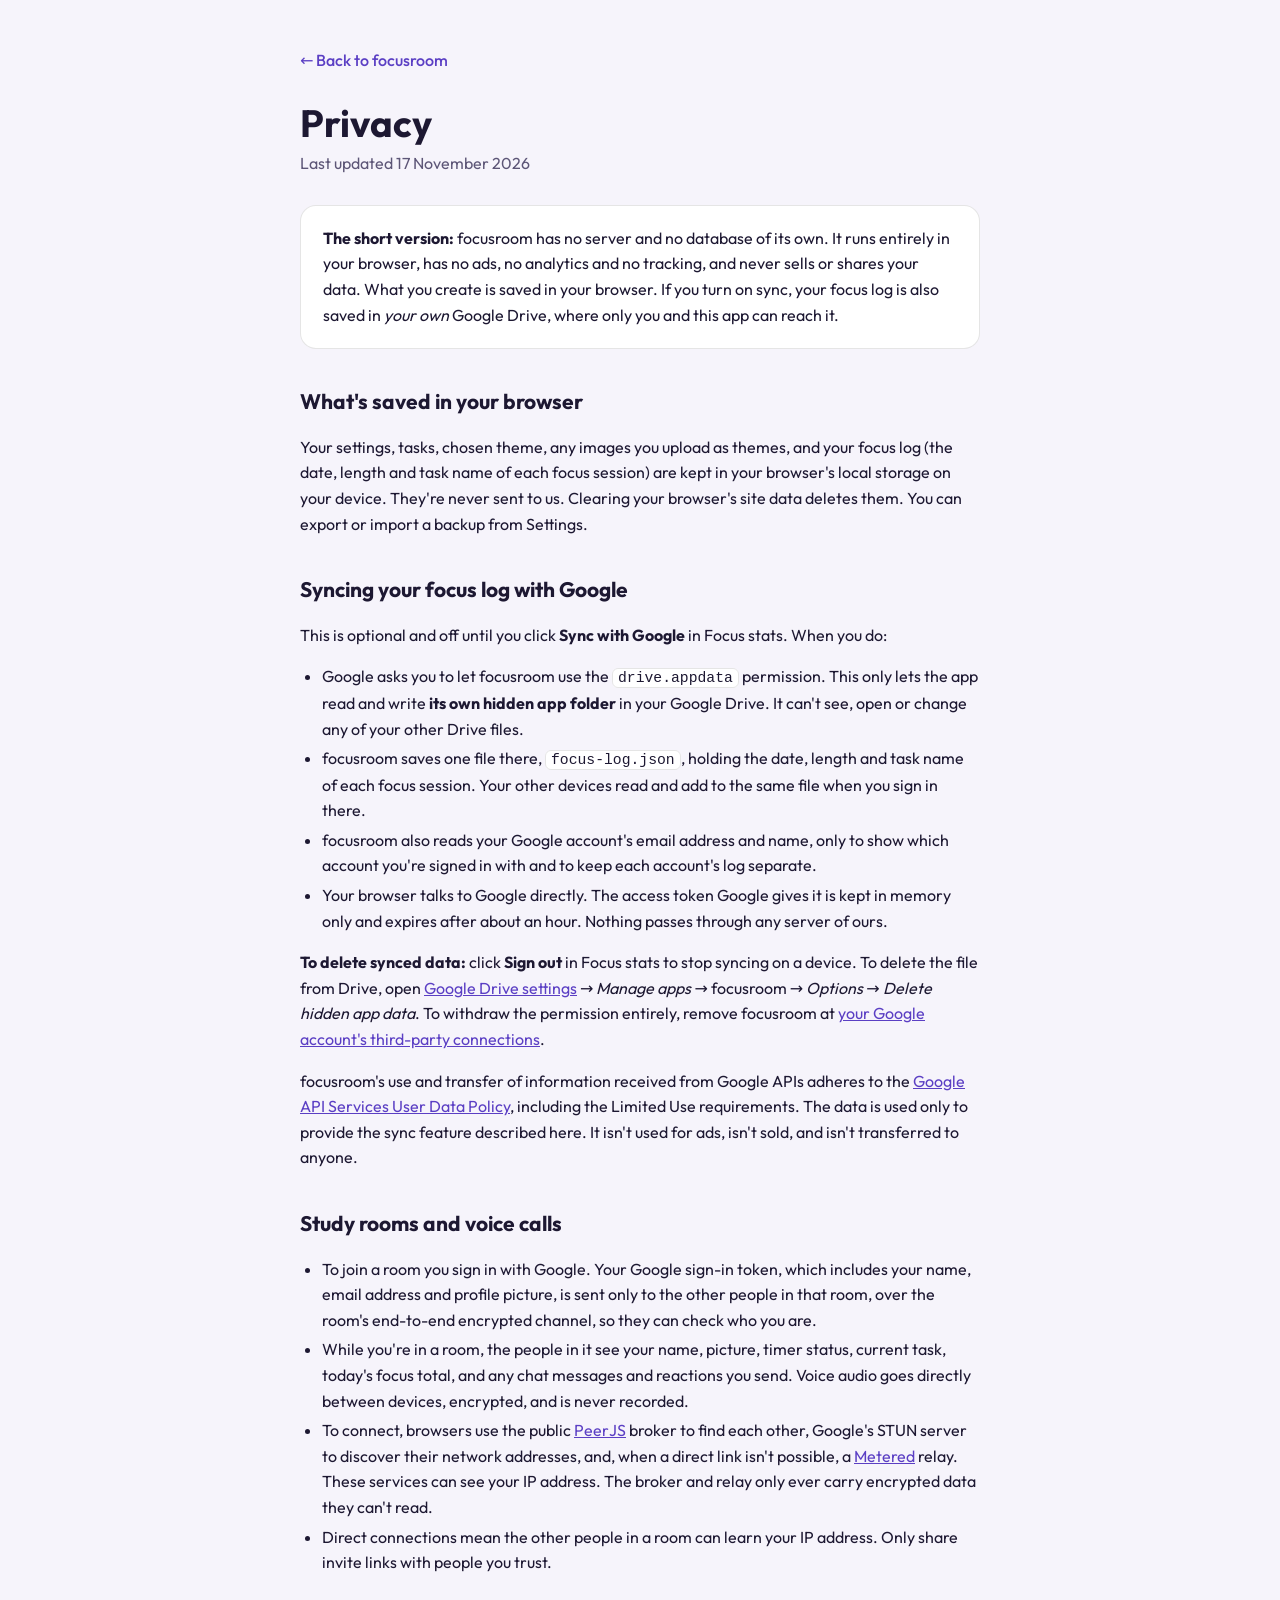
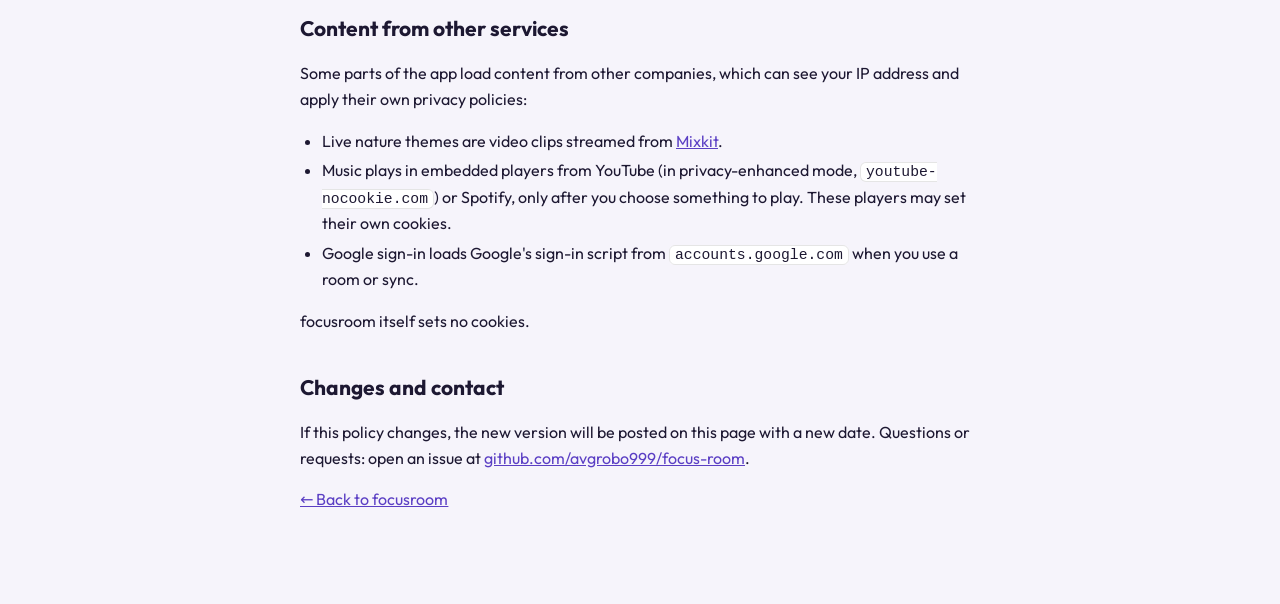
==== privacy.html @ 6952e781 "Privacy policy page, linked from settings, focus stats and the README Co-Authored-By: Claude Opus 5." ====
<!doctype html>
<html lang="en">
<head>
  <meta charset="utf-8">
  <meta name="viewport" content="width=device-width, initial-scale=1">
  <title>Privacy · focusroom</title>
  <meta name="description" content="What focusroom stores, where it goes, and how to delete it.">
  <meta http-equiv="Content-Security-Policy" content="default-src 'none'; style-src 'self' 'unsafe-inline'; font-src 'self'; img-src 'self'; base-uri 'none'; form-action 'none'">
  <link rel="icon" href="favicon.svg" type="image/svg+xml">
  <link rel="stylesheet" href="fonts/fonts.css">
  <style>
    :root { --bg: #17122b; --card: #211a3b; --fg: #f4f1ff; --muted: #b9b1d6; --line: rgba(255,255,255,.1); --accent: #c9b8ff; }
    @media (prefers-color-scheme: light) { :root { --bg: #f6f4fb; --card: #fff; --fg: #1d1832; --muted: #5d5677; --line: rgba(0,0,0,.1); --accent: #5b3fc4; } }
    * { box-sizing: border-box; }
    body { margin: 0; background: var(--bg); color: var(--fg); font: 16px/1.6 'Outfit', system-ui, sans-serif; }
    main { max-width: 720px; margin: 0 auto; padding: 48px 20px 80px; }
    a { color: var(--accent); }
    .back { display: inline-block; margin-bottom: 28px; text-decoration: none; font-weight: 500; }
    h1 { font-size: 38px; line-height: 1.15; margin: 0 0 6px; }
    .date { color: var(--muted); margin: 0 0 28px; }
    h2 { font-size: 21px; margin: 36px 0 8px; }
    p, li { color: var(--fg); }
    ul { padding-left: 22px; }
    li { margin: 4px 0; }
    .short { background: var(--card); border: 1px solid var(--line); border-radius: 16px; padding: 4px 22px; }
    .muted { color: var(--muted); }
    code { font-size: .92em; background: var(--card); border: 1px solid var(--line); border-radius: 6px; padding: 1px 5px; }
  </style>
</head>
<body>
<main>
  <a class="back" href="./">← Back to focusroom</a>
  <h1>Privacy</h1>
  <p class="date">Last updated 17 November 2026</p>

  <div class="short">
    <p><strong>The short version:</strong> focusroom has no server and no database of its own. It runs entirely in your browser, has no ads, no analytics and no tracking, and never sells or shares your data. What you create is saved in your browser. If you turn on sync, your focus log is also saved in <em>your own</em> Google Drive, where only you and this app can reach it.</p>
  </div>

  <h2>What's saved in your browser</h2>
  <p>Your settings, tasks, chosen theme, any images you upload as themes, and your focus log (the date, length and task name of each focus session) are kept in your browser's local storage on your device. They're never sent to us. Clearing your browser's site data deletes them. You can export or import a backup from Settings.</p>

  <h2>Syncing your focus log with Google</h2>
  <p>This is optional and off until you click <strong>Sync with Google</strong> in Focus stats. When you do:</p>
  <ul>
    <li>Google asks you to let focusroom use the <code>drive.appdata</code> permission. This only lets the app read and write <strong>its own hidden app folder</strong> in your Google Drive. It can't see, open or change any of your other Drive files.</li>
    <li>focusroom saves one file there, <code>focus-log.json</code>, holding the date, length and task name of each focus session. Your other devices read and add to the same file when you sign in there.</li>
    <li>focusroom also reads your Google account's email address and name, only to show which account you're signed in with and to keep each account's log separate.</li>
    <li>Your browser talks to Google directly. The access token Google gives it is kept in memory only and expires after about an hour. Nothing passes through any server of ours.</li>
  </ul>
  <p><strong>To delete synced data:</strong> click <strong>Sign out</strong> in Focus stats to stop syncing on a device. To delete the file from Drive, open <a href="https://drive.google.com/drive/settings" rel="noopener">Google Drive settings</a> → <em>Manage apps</em> → focusroom → <em>Options</em> → <em>Delete hidden app data</em>. To withdraw the permission entirely, remove focusroom at <a href="https://myaccount.google.com/connections" rel="noopener">your Google account's third-party connections</a>.</p>
  <p>focusroom's use and transfer of information received from Google APIs adheres to the <a href="https://developers.google.com/terms/api-services-user-data-policy" rel="noopener">Google API Services User Data Policy</a>, including the Limited Use requirements. The data is used only to provide the sync feature described here. It isn't used for ads, isn't sold, and isn't transferred to anyone.</p>

  <h2>Study rooms and voice calls</h2>
  <ul>
    <li>To join a room you sign in with Google. Your Google sign-in token, which includes your name, email address and profile picture, is sent only to the other people in that room, over the room's end-to-end encrypted channel, so they can check who you are.</li>
    <li>While you're in a room, the people in it see your name, picture, timer status, current task, today's focus total, and any chat messages and reactions you send. Voice audio goes directly between devices, encrypted, and is never recorded.</li>
    <li>To connect, browsers use the public <a href="https://peerjs.com" rel="noopener">PeerJS</a> broker to find each other, Google's STUN server to discover their network addresses, and, when a direct link isn't possible, a <a href="https://www.metered.ca" rel="noopener">Metered</a> relay. These services can see your IP address. The broker and relay only ever carry encrypted data they can't read.</li>
    <li>Direct connections mean the other people in a room can learn your IP address. Only share invite links with people you trust.</li>
  </ul>

  <h2>Content from other services</h2>
  <p>Some parts of the app load content from other companies, which can see your IP address and apply their own privacy policies:</p>
  <ul>
    <li>Live nature themes are video clips streamed from <a href="https://mixkit.co" rel="noopener">Mixkit</a>.</li>
    <li>Music plays in embedded players from YouTube (in privacy-enhanced mode, <code>youtube-nocookie.com</code>) or Spotify, only after you choose something to play. These players may set their own cookies.</li>
    <li>Google sign-in loads Google's sign-in script from <code>accounts.google.com</code> when you use a room or sync.</li>
  </ul>
  <p>focusroom itself sets no cookies.</p>

  <h2>Changes and contact</h2>
  <p>If this policy changes, the new version will be posted on this page with a new date. Questions or requests: open an issue at <a href="https://github.com/avgrobo999/focus-room/issues" rel="noopener">github.com/avgrobo999/focus-room</a>.</p>

  <p class="muted"><a href="./">← Back to focusroom</a></p>
</main>
</body>
</html>
---- fonts/fonts.css ----
@font-face{font-family:'Outfit';font-style:normal;font-display:swap;font-weight:100 900;src:url(outfit.woff2) format('woff2')}
@font-face{font-family:'Instrument Serif';font-style:italic;font-display:swap;font-weight:400;src:url(instrument-serif-italic.woff2) format('woff2')}
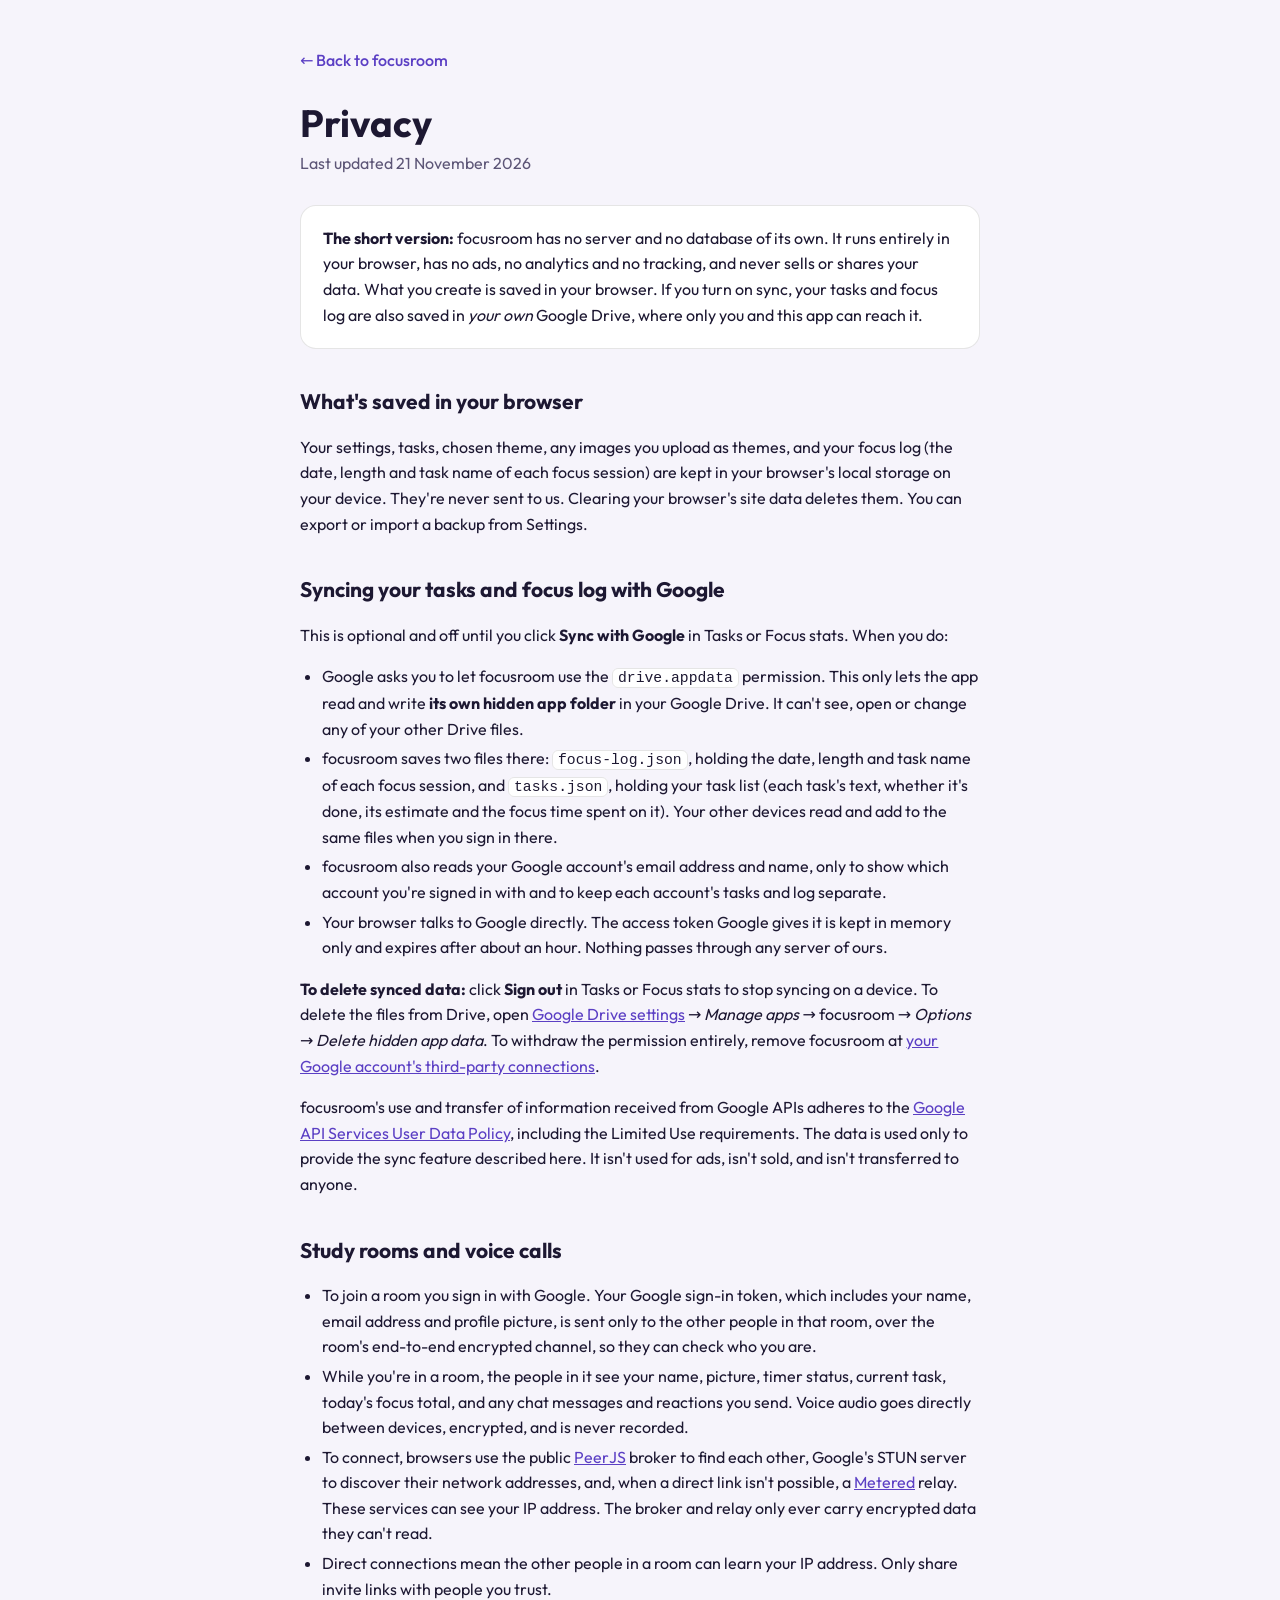
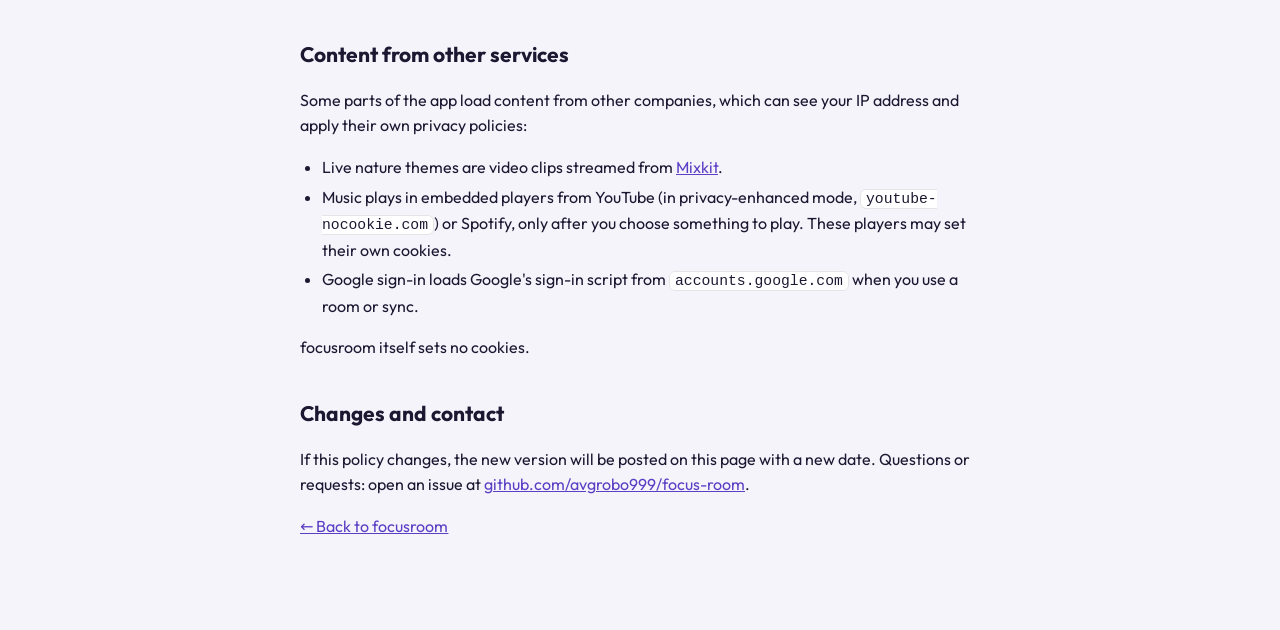
==== commit d6a6288e: "Tasks sync with your Google account, and the timer pops out in browsers without Document PiP Co-Auth" ====
--- a/privacy.html
+++ b/privacy.html
@@ -31,24 +31,24 @@
 <main>
   <a class="back" href="./">← Back to focusroom</a>
   <h1>Privacy</h1>
-  <p class="date">Last updated 17 November 2026</p>
+  <p class="date">Last updated 21 November 2026</p>
 
   <div class="short">
-    <p><strong>The short version:</strong> focusroom has no server and no database of its own. It runs entirely in your browser, has no ads, no analytics and no tracking, and never sells or shares your data. What you create is saved in your browser. If you turn on sync, your focus log is also saved in <em>your own</em> Google Drive, where only you and this app can reach it.</p>
+    <p><strong>The short version:</strong> focusroom has no server and no database of its own. It runs entirely in your browser, has no ads, no analytics and no tracking, and never sells or shares your data. What you create is saved in your browser. If you turn on sync, your tasks and focus log are also saved in <em>your own</em> Google Drive, where only you and this app can reach it.</p>
   </div>
 
   <h2>What's saved in your browser</h2>
   <p>Your settings, tasks, chosen theme, any images you upload as themes, and your focus log (the date, length and task name of each focus session) are kept in your browser's local storage on your device. They're never sent to us. Clearing your browser's site data deletes them. You can export or import a backup from Settings.</p>
 
-  <h2>Syncing your focus log with Google</h2>
-  <p>This is optional and off until you click <strong>Sync with Google</strong> in Focus stats. When you do:</p>
+  <h2>Syncing your tasks and focus log with Google</h2>
+  <p>This is optional and off until you click <strong>Sync with Google</strong> in Tasks or Focus stats. When you do:</p>
   <ul>
     <li>Google asks you to let focusroom use the <code>drive.appdata</code> permission. This only lets the app read and write <strong>its own hidden app folder</strong> in your Google Drive. It can't see, open or change any of your other Drive files.</li>
-    <li>focusroom saves one file there, <code>focus-log.json</code>, holding the date, length and task name of each focus session. Your other devices read and add to the same file when you sign in there.</li>
-    <li>focusroom also reads your Google account's email address and name, only to show which account you're signed in with and to keep each account's log separate.</li>
+    <li>focusroom saves two files there: <code>focus-log.json</code>, holding the date, length and task name of each focus session, and <code>tasks.json</code>, holding your task list (each task's text, whether it's done, its estimate and the focus time spent on it). Your other devices read and add to the same files when you sign in there.</li>
+    <li>focusroom also reads your Google account's email address and name, only to show which account you're signed in with and to keep each account's tasks and log separate.</li>
     <li>Your browser talks to Google directly. The access token Google gives it is kept in memory only and expires after about an hour. Nothing passes through any server of ours.</li>
   </ul>
-  <p><strong>To delete synced data:</strong> click <strong>Sign out</strong> in Focus stats to stop syncing on a device. To delete the file from Drive, open <a href="https://drive.google.com/drive/settings" rel="noopener">Google Drive settings</a> → <em>Manage apps</em> → focusroom → <em>Options</em> → <em>Delete hidden app data</em>. To withdraw the permission entirely, remove focusroom at <a href="https://myaccount.google.com/connections" rel="noopener">your Google account's third-party connections</a>.</p>
+  <p><strong>To delete synced data:</strong> click <strong>Sign out</strong> in Tasks or Focus stats to stop syncing on a device. To delete the files from Drive, open <a href="https://drive.google.com/drive/settings" rel="noopener">Google Drive settings</a> → <em>Manage apps</em> → focusroom → <em>Options</em> → <em>Delete hidden app data</em>. To withdraw the permission entirely, remove focusroom at <a href="https://myaccount.google.com/connections" rel="noopener">your Google account's third-party connections</a>.</p>
   <p>focusroom's use and transfer of information received from Google APIs adheres to the <a href="https://developers.google.com/terms/api-services-user-data-policy" rel="noopener">Google API Services User Data Policy</a>, including the Limited Use requirements. The data is used only to provide the sync feature described here. It isn't used for ads, isn't sold, and isn't transferred to anyone.</p>
 
   <h2>Study rooms and voice calls</h2>
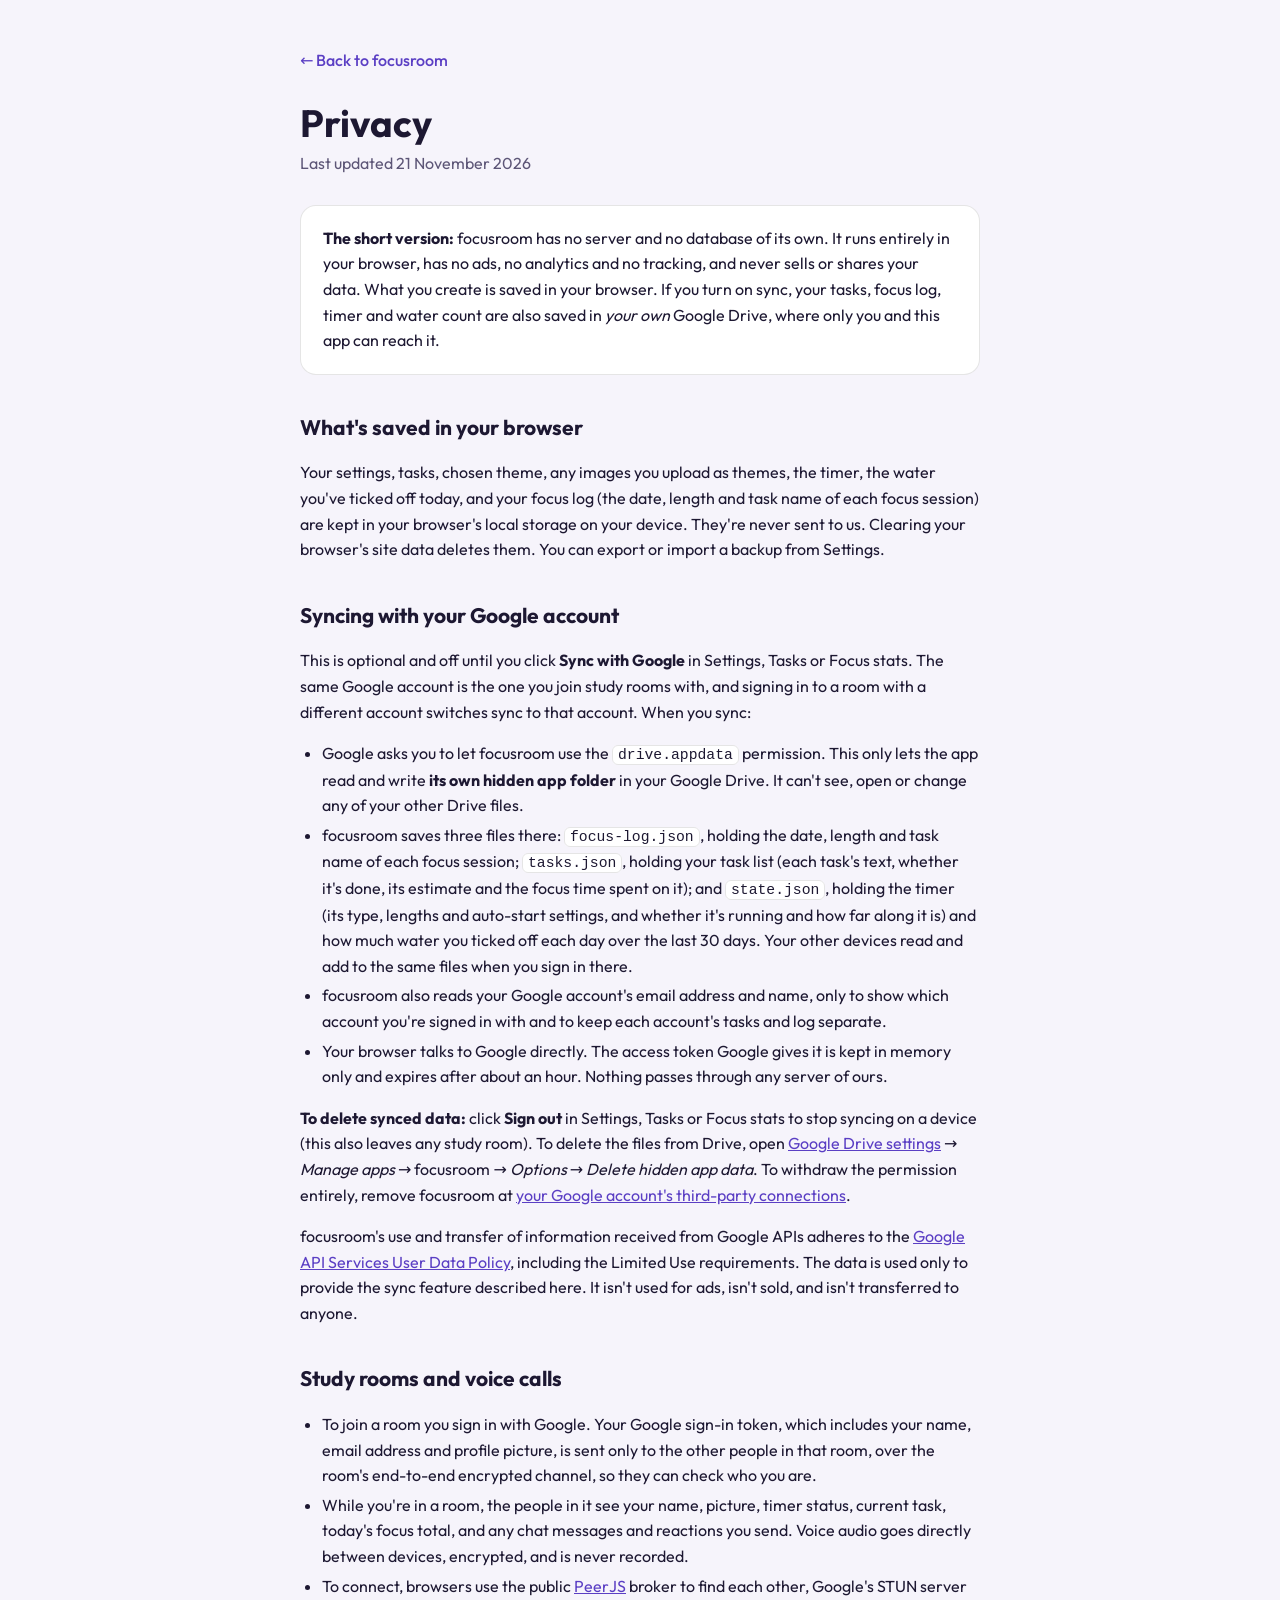
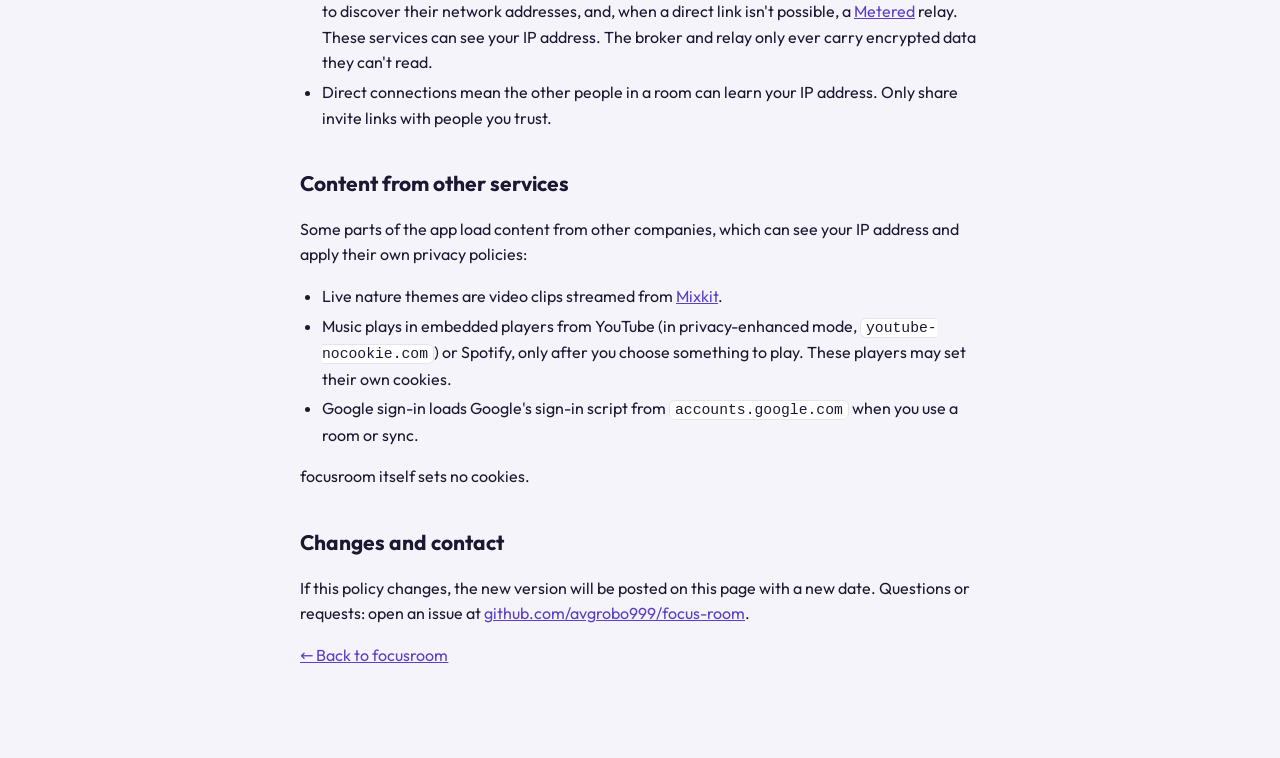
==== commit 0fe43b72: "One Google sign-in for everything: tasks, focus log, timer, water and study rooms Co-Authored-By: Cl" ====
--- a/privacy.html
+++ b/privacy.html
@@ -34,21 +34,21 @@
   <p class="date">Last updated 21 November 2026</p>
 
   <div class="short">
-    <p><strong>The short version:</strong> focusroom has no server and no database of its own. It runs entirely in your browser, has no ads, no analytics and no tracking, and never sells or shares your data. What you create is saved in your browser. If you turn on sync, your tasks and focus log are also saved in <em>your own</em> Google Drive, where only you and this app can reach it.</p>
+    <p><strong>The short version:</strong> focusroom has no server and no database of its own. It runs entirely in your browser, has no ads, no analytics and no tracking, and never sells or shares your data. What you create is saved in your browser. If you turn on sync, your tasks, focus log, timer and water count are also saved in <em>your own</em> Google Drive, where only you and this app can reach it.</p>
   </div>
 
   <h2>What's saved in your browser</h2>
-  <p>Your settings, tasks, chosen theme, any images you upload as themes, and your focus log (the date, length and task name of each focus session) are kept in your browser's local storage on your device. They're never sent to us. Clearing your browser's site data deletes them. You can export or import a backup from Settings.</p>
+  <p>Your settings, tasks, chosen theme, any images you upload as themes, the timer, the water you've ticked off today, and your focus log (the date, length and task name of each focus session) are kept in your browser's local storage on your device. They're never sent to us. Clearing your browser's site data deletes them. You can export or import a backup from Settings.</p>
 
-  <h2>Syncing your tasks and focus log with Google</h2>
-  <p>This is optional and off until you click <strong>Sync with Google</strong> in Tasks or Focus stats. When you do:</p>
+  <h2>Syncing with your Google account</h2>
+  <p>This is optional and off until you click <strong>Sync with Google</strong> in Settings, Tasks or Focus stats. The same Google account is the one you join study rooms with, and signing in to a room with a different account switches sync to that account. When you sync:</p>
   <ul>
     <li>Google asks you to let focusroom use the <code>drive.appdata</code> permission. This only lets the app read and write <strong>its own hidden app folder</strong> in your Google Drive. It can't see, open or change any of your other Drive files.</li>
-    <li>focusroom saves two files there: <code>focus-log.json</code>, holding the date, length and task name of each focus session, and <code>tasks.json</code>, holding your task list (each task's text, whether it's done, its estimate and the focus time spent on it). Your other devices read and add to the same files when you sign in there.</li>
+    <li>focusroom saves three files there: <code>focus-log.json</code>, holding the date, length and task name of each focus session; <code>tasks.json</code>, holding your task list (each task's text, whether it's done, its estimate and the focus time spent on it); and <code>state.json</code>, holding the timer (its type, lengths and auto-start settings, and whether it's running and how far along it is) and how much water you ticked off each day over the last 30 days. Your other devices read and add to the same files when you sign in there.</li>
     <li>focusroom also reads your Google account's email address and name, only to show which account you're signed in with and to keep each account's tasks and log separate.</li>
     <li>Your browser talks to Google directly. The access token Google gives it is kept in memory only and expires after about an hour. Nothing passes through any server of ours.</li>
   </ul>
-  <p><strong>To delete synced data:</strong> click <strong>Sign out</strong> in Tasks or Focus stats to stop syncing on a device. To delete the files from Drive, open <a href="https://drive.google.com/drive/settings" rel="noopener">Google Drive settings</a> → <em>Manage apps</em> → focusroom → <em>Options</em> → <em>Delete hidden app data</em>. To withdraw the permission entirely, remove focusroom at <a href="https://myaccount.google.com/connections" rel="noopener">your Google account's third-party connections</a>.</p>
+  <p><strong>To delete synced data:</strong> click <strong>Sign out</strong> in Settings, Tasks or Focus stats to stop syncing on a device (this also leaves any study room). To delete the files from Drive, open <a href="https://drive.google.com/drive/settings" rel="noopener">Google Drive settings</a> → <em>Manage apps</em> → focusroom → <em>Options</em> → <em>Delete hidden app data</em>. To withdraw the permission entirely, remove focusroom at <a href="https://myaccount.google.com/connections" rel="noopener">your Google account's third-party connections</a>.</p>
   <p>focusroom's use and transfer of information received from Google APIs adheres to the <a href="https://developers.google.com/terms/api-services-user-data-policy" rel="noopener">Google API Services User Data Policy</a>, including the Limited Use requirements. The data is used only to provide the sync feature described here. It isn't used for ads, isn't sold, and isn't transferred to anyone.</p>
 
   <h2>Study rooms and voice calls</h2>
